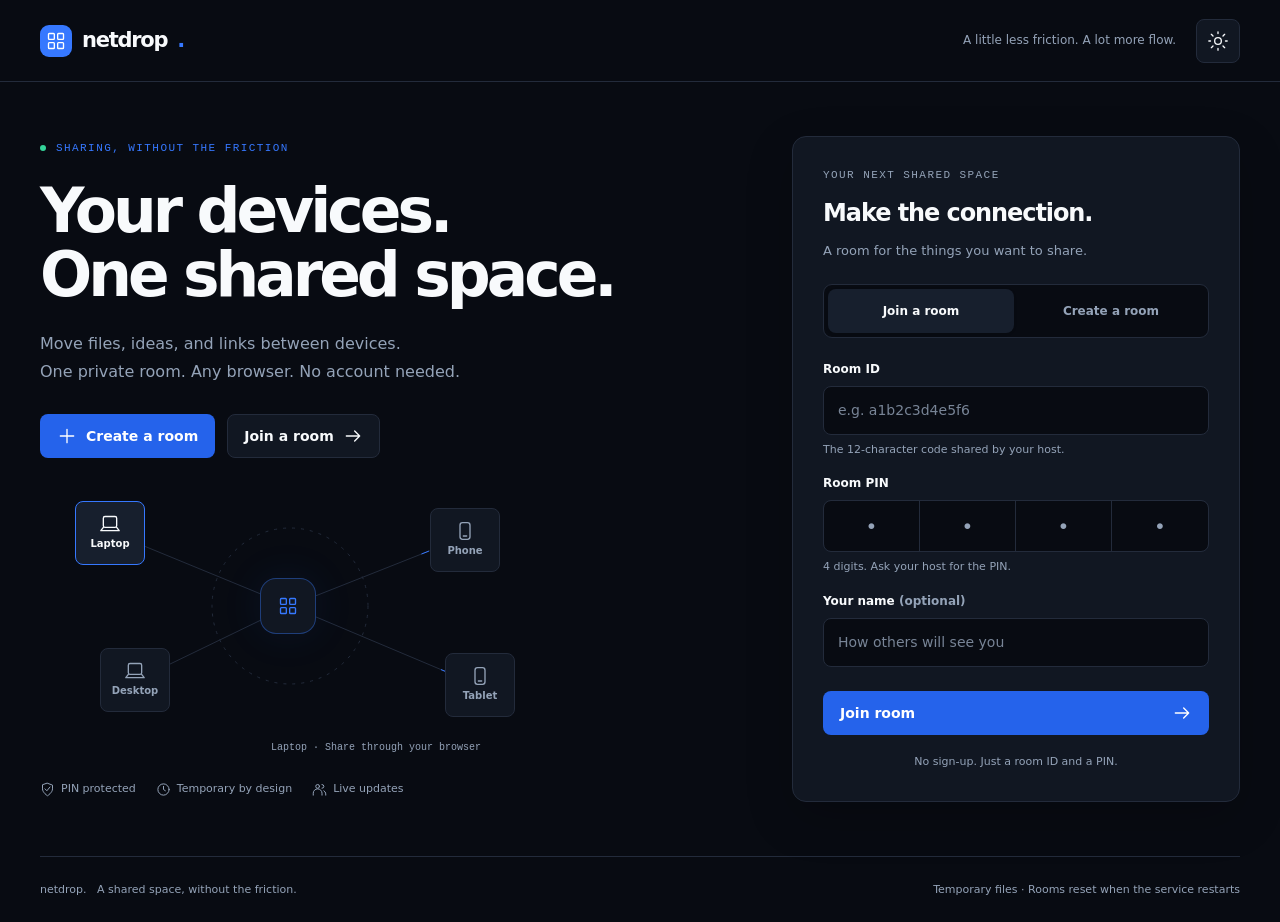
==== static/index.html @ e7aa990c "feat: add premium CSS styles and UI enhancements - Introduced a new `premium.css` file for improved " ====
<!doctype html>
<html lang="en" data-theme="dark">
<head>
<meta charset="utf-8"><meta name="viewport" content="width=device-width, initial-scale=1">
<meta name="theme-color" content="#080B12"><meta name="description" content="Your devices. One shared space. Share files, notes and links in private, temporary NetDrop rooms.">
<title>NetDrop — Your shared space</title>
<link rel="icon" href="/static/favicon.svg" type="image/svg+xml">
<link rel="stylesheet" href="/static/premium.css?v=20261125-premium">
<script src="/static/ui.js?v=20261125-premium" defer></script>
<script src="/static/app.js?v=20261125-premium" defer></script>
</head>
<body>
<header class="site-nav"><a class="brand" href="/" aria-label="NetDrop home"><span class="brand-mark" data-icon="grid"></span>netdrop<span style="color:var(--accent)">.</span></a><div class="nav-actions"><span class="nav-note">A little less friction. A lot more flow.</span><button id="theme-toggle" class="icon-button" aria-label="Switch to light theme" data-icon="sun"></button></div></header>
<main>
<p id="status" role="status" aria-live="polite"></p>
<section id="auth-shell" class="auth-shell" aria-label="Connect to NetDrop">
<div class="hero"><p class="eyebrow">Sharing, without the friction</p><h1>Your devices.<br>One shared space.</h1><p class="hero-copy">Move files, ideas, and links between devices.<br>One private room. Any browser. No account needed.</p><div class="hero-actions"><button data-room-action="create"><span data-icon="plus"></span>Create a room</button><button class="secondary" data-room-action="join">Join a room<span data-icon="arrow"></span></button></div>
<div class="network" aria-label="Illustration of devices sharing through a room">
<svg class="network-lines" viewBox="0 0 500 240" preserveAspectRatio="none" aria-hidden="true"><path d="M70 46 250 120 422 52M95 195 250 120 440 200"/><path class="signal" d="M70 46 250 120 422 52M95 195 250 120 440 200"/><circle cx="250" cy="120" r="78" stroke-dasharray="3 6"/></svg>
<div class="network-hub" data-icon="grid"></div>
<button class="network-device device-one" data-network-device="Laptop" aria-pressed="true"><span data-icon="laptop"></span>Laptop</button>
<button class="network-device device-two" data-network-device="Phone" aria-pressed="false"><span data-icon="phone"></span>Phone</button>
<button class="network-device device-three" data-network-device="Desktop" aria-pressed="false"><span data-icon="laptop"></span>Desktop</button>
<button class="network-device device-four" data-network-device="Tablet" aria-pressed="false"><span data-icon="phone"></span>Tablet</button>
</div><p id="network-caption">Laptop · Share through your browser</p>
<ul class="trust-list"><li><span data-icon="shield"></span>PIN protected</li><li><span data-icon="clock"></span>Temporary by design</li><li><span data-icon="users"></span>Live updates</li></ul></div>
<section id="lobby" class="entry-panel" aria-labelledby="entry-title"><p class="eyebrow">YOUR NEXT SHARED SPACE</p><h2 id="entry-title">Make the connection.</h2><p class="entry-intro">A room for the things you want to share.</p>
<div class="action-tabs" role="group" aria-label="Room action"><button id="action-join" type="button" aria-pressed="true">Join a room</button><button id="action-create" type="button" aria-pressed="false">Create a room</button></div>
<form id="join-form" novalidate>
<label for="room-id">Room ID</label><input id="room-id" required pattern="[a-fA-F0-9]{12}" autocomplete="off" autocapitalize="none" spellcheck="false" aria-describedby="room-id-help" placeholder="e.g. a1b2c3d4e5f6"><p id="room-id-help">The 12-character code shared by your host.</p>
<label for="join-pin">Room PIN</label><div class="pin-control"><input id="join-pin" class="pin-entry" type="password" inputmode="numeric" pattern="[0-9]{4}" minlength="4" maxlength="4" required autocomplete="off" aria-describedby="join-pin-help"><span class="pin-cells" aria-hidden="true"></span></div><p id="join-pin-help" class="field-hint">4 digits. Ask your host for the PIN.</p>
<label for="join-display-name">Your name <span style="color:var(--muted)">(optional)</span></label><input id="join-display-name" maxlength="40" autocomplete="nickname" placeholder="How others will see you">
<button class="primary-action" type="submit">Join room<span data-icon="arrow"></span></button></form>
<form id="create-form" hidden novalidate>
<label for="room-name">Room name</label><input id="room-name" required maxlength="60" placeholder="e.g. Design studio">
<label for="create-pin">Choose a PIN</label><div class="pin-control"><input id="create-pin" class="pin-entry" type="password" inputmode="numeric" pattern="[0-9]{4}" minlength="4" maxlength="4" required autocomplete="new-password" aria-describedby="create-pin-help"><span class="pin-cells" aria-hidden="true"></span></div><p id="create-pin-help" class="field-hint">4 digits. Share this separately from your invitation.</p>
<label for="create-display-name">Your name <span style="color:var(--muted)">(optional)</span></label><input id="create-display-name" maxlength="40" autocomplete="nickname" placeholder="How others will see you">
<button class="primary-action" type="submit">Create room<span data-icon="arrow"></span></button></form>
<p class="form-footer">No sign-up. Just a room ID and a PIN.</p><noscript>Enable JavaScript to create or join a room.</noscript></section>
</section>
<section id="room" hidden class="workspace">
<nav class="workspace-nav" aria-label="Workspace"><p class="eyebrow">WORKSPACE</p><a href="#shared-feed" class="selected"><span data-icon="grid"></span>Overview</a><a href="#upload-form"><span data-icon="upload"></span>Share files</a><a href="#content-form"><span data-icon="text"></span>Clipboard</a><button data-dialog="invite-dialog"><span data-icon="users"></span>Invitations</button><button data-dialog="alerts-dialog"><span data-icon="mail"></span>Email alerts</button><div class="sidebar-foot"><span data-icon="shield"></span><p>Private by invitation.<br>Temporary by design.</p></div></nav>
<div class="workspace-main">
<div class="room-heading workspace-header"><div><p class="eyebrow">SHARED SPACE <span id="mode-badge" class="badge"> / ONLINE</span></p><h2 id="active-name"></h2><div class="room-id-line">Room ID <strong id="active-id"></strong><button id="copy-room-id" type="button" aria-label="Copy room ID" data-icon="copy"></button></div></div><div class="workspace-header-actions"><button data-dialog="invite-dialog"><span data-icon="plus"></span>Invite people</button><button id="leave" class="secondary"><span data-icon="logout"></span>Leave</button></div></div>
<div class="grid">
<form id="upload-form" class="card share-card"><div class="card-title"><span class="feature-icon" data-icon="upload"></span><div><h2>Drop something here.</h2><p>Files for everyone in this room.</p></div></div>
<div id="drop-zone" class="drop-zone"><span data-icon="upload"></span><label for="file">Drag files here, or browse</label><p>Choose one file or a whole batch</p><input id="file" type="file" multiple required aria-describedby="upload-limit"></div><div id="upload-selection" class="upload-selection" aria-live="polite"></div><p id="upload-limit"></p><button id="upload-submit"><span data-icon="upload"></span>Upload files</button><ul id="upload-queue" aria-label="Upload queue"></ul></form>
<form id="content-form" class="card share-card"><div class="card-title"><span class="feature-icon" data-icon="text"></span><div><h2>From your clipboard.</h2><p>A thought, a snippet, or your next great link.</p></div></div><div class="editor-toolbar"><label for="content">Quick share</label><label class="sr-only" for="kind">Content type</label><select id="kind"><option value="text">Text note</option><option value="link">Web link</option></select></div><textarea id="content" required maxlength="10000" rows="5" placeholder="Paste a link or write something worth sharing…"></textarea><div class="editor-footer"><small id="character-count">0 / 10,000 · Ctrl/⌘ + Enter</small><button>Share<span data-icon="arrow"></span></button></div></form>
</div>
<section id="shared-feed" class="card feed"><div class="room-heading"><div><h2>In this space</h2><p id="live-status" role="status" aria-live="polite">Connecting to live updates…</p></div><button id="refresh" class="icon-button" aria-label="Refresh shared content" data-icon="refresh"></button></div><div class="feed-tools"><label><span class="sr-only">Search shared content</span><input id="feed-search" type="search" placeholder="Search files, notes, and links…"></label><label class="sr-only" for="feed-filter">Filter content type</label><select id="feed-filter"><option value="all">All items</option><option value="file">Files</option><option value="text">Notes</option><option value="link">Links</option></select></div><ul id="items" aria-label="Shared content"></ul><nav id="feed-pagination" class="feed-pagination" aria-label="Shared-content pages" hidden><button id="feed-prev" class="secondary" type="button">Previous</button><span id="feed-page" aria-live="polite"></span><button id="feed-next" class="secondary" type="button">Next</button></nav></section>
<section class="card members-card" aria-labelledby="members-heading"><div class="room-heading"><h2 id="members-heading">People in this space</h2><span id="member-count" role="status" aria-live="polite"></span></div><p>Names are chosen by participants. Presence reflects their live connection.</p><ul id="members" class="members-list" aria-label="Room members"></ul></section>
</div></section>
<footer id="app-footer"><span>netdrop. &nbsp; A shared space, without the friction.</span><span>Temporary files · Rooms reset when the service restarts</span></footer>
</main>
<dialog id="invite-dialog" aria-labelledby="invite-heading"><div class="dialog-heading"><h2 id="invite-heading">Bring people together.</h2><button class="icon-button" data-dismiss aria-label="Close invitations" data-icon="close"></button></div><p id="room-mode"></p><label for="invite-link">Invitation link</label><input id="invite-link" readonly><button id="copy-invite" type="button" class="secondary"><span data-icon="copy"></span>Copy invitation link</button><p id="invite-help" style="margin-top:12px">Share the PIN separately.</p><details id="qr-invite"><summary>Show invitation QR code</summary><img id="invite-qr" width="220" height="220" alt="Room invitation QR code"><p>Scan to open this room, then enter the PIN.</p></details>
<form id="email-invitation" hidden><h3>Email an invitation</h3><p>Send an expiring invitation link. Share the PIN separately.</p><label for="invite-email">Recipient email</label><input id="invite-email" type="email" maxlength="254" required autocomplete="off"><button type="submit"><span data-icon="mail"></span>Send invitation</button><p id="email-result" role="status" aria-live="polite"></p></form><hr style="border:0;border-top:1px solid var(--border);margin:24px 0"><button id="close-room" class="danger" hidden>Close room for everyone</button></dialog>
<dialog id="alerts-dialog" aria-labelledby="alerts-heading"><div class="dialog-heading"><h2 id="alerts-heading">Keep an eye on activity.</h2><button class="icon-button" data-dismiss aria-label="Close email settings" data-icon="close"></button></div><p>Optional email alerts for file uploads and downloads.</p><p class="disclosure">Each alert sends the filename and a copy of the file as an email attachment outside this room. Enable alerts only for an email address you control.</p><form id="upload-alerts"><label for="alert-email">Your email</label><input id="alert-email" type="email" maxlength="254" required autocomplete="email"><button type="submit">Enable file alerts</button><button id="disable-alerts" type="button" class="secondary">Disable alerts</button><p id="alert-result" role="status" aria-live="polite"></p></form></dialog>
</body></html>
---- static/premium.css ----
/* NetDrop design system. Local fonts keep the application independent of CDNs. */
:root{color-scheme:dark;--bg:#080b12;--surface:#111722;--raised:#171f2d;--accent:#3678ff;--accent-hover:#538cff;--success:#34d399;--text:#f8fafc;--muted:#94a3b8;--border:#232b3b;--danger:#fb7185;--mono:ui-monospace,SFMono-Regular,Consolas,monospace;--sans:Inter,ui-sans-serif,system-ui,-apple-system,BlinkMacSystemFont,'Segoe UI',sans-serif;--radius:12px;--space:8px;--shadow:0 16px 48px #0003;--ease:180ms ease; font:14px/1.6 var(--sans);background:var(--bg);color:var(--text)}
:root[data-theme=light]{color-scheme:light;--bg:#f5f7fb;--surface:#fff;--raised:#edf1f8;--text:#142037;--muted:#52617a;--border:#d5dce8;--success:#087c55;--danger:#b62c49;--shadow:0 16px 48px #1834610c}
*{box-sizing:border-box}body{margin:0;min-width:320px;background:var(--bg);transition:background var(--ease),color var(--ease)}button,input,textarea,select{font:inherit}button,a,input,textarea,select,summary{-webkit-tap-highlight-color:transparent}button,a{touch-action:manipulation}button{cursor:pointer;display:inline-flex;justify-content:center;align-items:center;gap:9px;min-height:44px;padding:10px 16px;background:var(--accent);color:white;border:1px solid transparent;border-radius:8px;font-weight:600;transition:background var(--ease),border-color var(--ease),transform var(--ease)}button:hover{background:var(--accent-hover)}button:active{transform:translateY(1px)}button:disabled{opacity:.45;cursor:default}.secondary,.icon-button{background:var(--surface);border-color:var(--border);color:var(--text)}.secondary:hover,.icon-button:hover{background:var(--raised);border-color:var(--muted)}.icon-button{width:44px;padding:10px}.danger{color:var(--danger);background:transparent;border:1px solid var(--border)}.danger:hover{background:var(--raised);border-color:var(--danger)}a{color:var(--accent);text-underline-offset:4px}p{color:var(--muted);margin:0 0 16px}h1,h2,h3{line-height:1.16;letter-spacing:-.045em;margin:0 0 14px;font-weight:650}h2{font-size:22px}h3{font-size:17px}ul{list-style:none;margin:0;padding:0}[hidden]{display:none!important}:focus-visible{outline:3px solid var(--accent);outline-offset:4px}.icon{width:20px;height:20px;stroke:currentColor;stroke-width:1.6;fill:none;stroke-linecap:round;stroke-linejoin:round;flex-shrink:0}[data-icon]{display:inline-flex;align-items:center}input,select,textarea{width:100%;min-width:0;background:var(--bg);color:var(--text);border:1px solid var(--border);border-radius:8px;padding:12px 14px;min-height:46px;transition:border-color var(--ease)}input:focus,textarea:focus,select:focus{border-color:var(--accent);outline:2px solid #3678ff25;outline-offset:0}input::placeholder,textarea::placeholder{color:var(--muted);opacity:.8}textarea{resize:vertical}label{display:block;margin:16px 0 7px;font-size:12px;font-weight:600;color:var(--text)}small,.field-hint,#room-id-help{font-size:11px;color:var(--muted)}.field-hint,#room-id-help{margin:6px 0 0}.eyebrow{font:11px/1.5 var(--mono);letter-spacing:.13em;text-transform:uppercase;color:var(--muted)}
.site-nav{height:82px;max-width:1320px;margin:auto;padding:0 40px;display:flex;align-items:center;justify-content:space-between;border-bottom:1px solid var(--border)}.brand{display:flex;align-items:center;gap:10px;font-size:21px;font-weight:750;letter-spacing:-.06em;color:var(--text);text-decoration:none}.brand-mark{width:32px;height:32px;display:grid;place-items:center;border-radius:9px;background:var(--accent);color:#fff}.nav-actions{display:flex;align-items:center;gap:20px}.nav-note{font-size:12px;color:var(--muted)}main{max-width:1320px;margin:auto;padding:0 40px}.auth-shell{display:grid;grid-template-columns:minmax(0,1.35fr) minmax(340px,.9fr);gap:80px;align-items:center;min-height:calc(100vh - 150px);padding:54px 0}.hero{min-width:0}.hero .eyebrow{color:var(--accent);display:flex;gap:10px;align-items:center}.hero .eyebrow:before{content:'';width:6px;height:6px;border-radius:50%;background:var(--success)}h1{font-size:clamp(42px,4.8vw,68px);letter-spacing:-.065em;line-height:1.04;margin:23px 0}.hero-copy{max-width:440px;font-size:16px;line-height:1.75}.hero-actions{display:flex;gap:12px;margin:28px 0}.network{position:relative;max-width:500px;height:240px;margin:25px 0 16px}.network-lines{position:absolute;width:100%;height:100%;inset:0;fill:none;stroke:var(--border);stroke-width:1}.network-lines .signal{stroke:var(--accent);stroke-dasharray:8 160;animation:signal 7s linear infinite}.network-hub{position:absolute;left:44%;top:38%;width:56px;height:56px;border:1px solid #3678ff66;border-radius:16px;background:var(--surface);display:grid;place-items:center;color:var(--accent);box-shadow:0 0 45px #3678ff15}.network-device{position:absolute;background:var(--surface);border:1px solid var(--border);color:var(--muted);width:70px;height:64px;display:flex;flex-direction:column;gap:2px;font-size:10px;padding:8px}.network-device:hover,.network-device[aria-pressed=true]{background:var(--raised);border-color:var(--accent);color:var(--text)}.device-one{left:7%;top:6%}.device-two{right:8%;top:9%}.device-three{left:12%;bottom:6%}.device-four{right:5%;bottom:4%}#network-caption{font:10px var(--mono);text-align:center;margin:0;color:var(--muted)}.trust-list{display:flex;flex-wrap:wrap;gap:20px;margin-top:27px;color:var(--muted);font-size:11px}.trust-list li{display:flex;align-items:center;gap:6px}.trust-list .icon{width:15px;height:15px}.entry-panel{border:1px solid var(--border);border-radius:14px;padding:30px;background:var(--surface);box-shadow:var(--shadow)}.entry-panel h2{font-size:24px}.entry-intro{font-size:13px}.action-tabs{display:grid;grid-template-columns:1fr 1fr;gap:4px;padding:4px;background:var(--bg);border:1px solid var(--border);border-radius:9px;margin:22px 0}.action-tabs button{background:transparent;color:var(--muted);border:0;padding:9px;font-size:12px}.action-tabs button[aria-pressed=true]{background:var(--raised);color:var(--text);box-shadow:0 1px 3px #0002}.primary-action{width:100%;margin-top:24px;justify-content:space-between}.form-footer{font-size:11px;margin:18px 0 0;text-align:center}.pin-control{position:relative}.pin-entry{position:relative;z-index:1;height:52px;color:transparent;caret-color:transparent;background:transparent}.pin-entry:hover,.pin-entry:focus{background:transparent}.pin-entry::placeholder,.pin-entry::selection{color:transparent;background:transparent}.pin-cells{position:absolute;inset:1px;display:grid;grid-template-columns:repeat(4,1fr);pointer-events:none;border-radius:7px;overflow:hidden}.pin-cell{display:grid;place-items:center;border-right:1px solid var(--border);background:var(--bg);color:var(--muted);font-size:20px}.pin-cell:last-child{border:0}.pin-cell.filled{color:var(--text)}.pin-entry:focus+.pin-cells .active{box-shadow:inset 0 -2px var(--accent);background:var(--raised)}#join-form,#create-form{animation:enter .2s ease}.connection-caption{display:none}
#status{position:fixed;bottom:24px;left:50%;transform:translateX(-50%);z-index:100;width:max-content;max-width:calc(100% - 32px);background:var(--raised);border:1px solid var(--border);border-left:3px solid var(--success);color:var(--text);border-radius:8px;padding:13px 20px;box-shadow:var(--shadow);font-size:13px;pointer-events:none}#status:empty{display:none}#status.error{border-left-color:var(--danger)}#app-footer{padding:24px 0;border-top:1px solid var(--border);display:flex;justify-content:space-between;gap:15px;font-size:11px;color:var(--muted)}
.in-room main{max-width:1440px}.in-room .site-nav{max-width:1440px}.workspace{display:grid;grid-template-columns:185px minmax(0,1fr);gap:32px;padding:30px 0 48px}.workspace-nav{display:flex;flex-direction:column;gap:5px;border-right:1px solid var(--border);padding-right:20px}.workspace-nav .eyebrow{padding:12px 10px}.workspace-nav button,.workspace-nav a{display:flex;justify-content:flex-start;align-items:center;gap:10px;padding:12px 10px;background:transparent;color:var(--muted);font-size:13px;font-weight:500;text-decoration:none;border-radius:8px}.workspace-nav a:hover,.workspace-nav button:hover{background:var(--raised);color:var(--text)}.workspace-nav .selected{background:#3678ff17;color:var(--accent)}.sidebar-foot{margin-top:auto;font-size:11px;padding:24px 10px;color:var(--muted)}.workspace-main{min-width:0}.room-heading{display:flex;align-items:center;justify-content:space-between;gap:12px}.workspace-header{margin:8px 0 26px;align-items:flex-start}.workspace-header h2{font-size:30px;overflow-wrap:anywhere}.workspace-header .eyebrow{margin-bottom:10px}.room-id-line{display:flex;align-items:center;gap:8px;color:var(--muted);font-size:12px}.room-id-line strong{font:12px var(--mono);color:var(--text)}.room-id-line button{min-height:28px;width:28px;padding:4px;border:0;background:transparent;color:var(--muted)}.room-id-line .icon{width:15px;height:15px}.workspace-header-actions{display:flex;gap:8px}.badge{color:var(--success);font:10px var(--mono)}.grid{display:grid;grid-template-columns:1.1fr 1fr;gap:18px}.card{background:var(--surface);border:1px solid var(--border);border-radius:var(--radius);padding:22px}.card-title{display:flex;gap:10px;align-items:flex-start;margin-bottom:20px}.card-title h2{font-size:16px;margin:0 0 4px;letter-spacing:-.02em}.card-title p{font-size:12px;margin:0}.feature-icon{color:var(--accent)}.drop-zone{position:relative;border:1px dashed #3678ff75;border-radius:9px;background:#3678ff06;min-height:168px;display:flex;flex-direction:column;align-items:center;justify-content:center;text-align:center;padding:24px;transition:background var(--ease),border-color var(--ease)}.drop-zone> .icon{width:30px;height:30px;color:var(--accent);margin-bottom:10px}.drop-zone strong{font-size:13px;font-weight:500}.drop-zone span{font-size:11px;color:var(--muted)}.drop-zone input{position:absolute;inset:0;opacity:0;width:100%;height:100%;cursor:pointer}.drop-zone:focus-within,.drop-zone.dragging{outline:2px solid var(--accent);background:#3678ff15}.drop-zone label{margin:0}.drop-zone p{margin:5px 0 0;font-size:11px}.upload-selection{display:flex;gap:8px;overflow:auto;margin-top:10px}.upload-selection img{width:48px;height:48px;object-fit:cover;border-radius:6px}.upload-selection small{align-self:center}#upload-limit{font-size:11px;line-height:1.5;margin:12px 0}#upload-submit{width:100%}.editor-toolbar{display:flex;justify-content:space-between;gap:10px;align-items:center;margin-bottom:10px}.editor-toolbar label{margin:0;white-space:nowrap}.editor-toolbar select{width:auto;min-height:34px;padding:4px 10px;font-size:12px}#content{min-height:150px}.editor-footer{display:flex;align-items:center;justify-content:space-between;gap:10px;margin-top:14px}.editor-footer small{font:10px var(--mono)}.editor-footer button{font-size:12px}.feed{margin-top:24px}.feed h2{font-size:18px;margin-bottom:5px}#live-status{font-size:11px;margin:0;display:flex;align-items:center;gap:6px}#live-status:before{content:'';display:inline-block;width:6px;height:6px;background:var(--muted);border-radius:50%}#live-status[data-state=connected]:before{background:var(--success)}.feed-tools{display:flex;gap:10px;margin:22px 0 15px}.feed-tools input{flex:1}.feed-tools select{width:135px}.feed-tools label{margin:0;flex:1}.feed-item{display:flex;align-items:center;gap:14px;border-top:1px solid var(--border);padding:18px 0;animation:enter .2s ease}.feed-item-body{flex:1;min-width:0;overflow-wrap:anywhere}.feed-item-body>a,.feed-item-body>p{font-size:13px;font-weight:500;color:var(--text);margin:0;white-space:pre-wrap}.feed-item-body>p{max-height:200px;overflow:auto}.feed-item-body small{display:block;font-size:10px;margin-top:6px}.content-icon{display:grid;place-items:center;width:38px;height:42px;flex:0 0 38px;border:1px solid var(--border);border-radius:8px;color:var(--accent);background:var(--raised)}.feed-item button{padding:8px;font-size:11px;min-height:36px}.empty-feed{text-align:center;padding:44px 20px;color:var(--muted)}.empty-feed>.icon{width:32px;height:32px;margin-bottom:10px;color:var(--accent)}.empty-feed strong{display:block;font-size:14px;color:var(--text)}.empty-feed p{font-size:12px;margin:6px 0 0}.feed-pagination{display:flex;align-items:center;justify-content:space-between;gap:10px;border-top:1px solid var(--border);padding-top:16px;font-size:11px}.feed-pagination button{font-size:11px}.file-timer{position:relative;display:flex;align-items:center;justify-content:center;width:54px;height:54px;flex:0 0 54px;color:var(--accent)}.file-timer svg{position:absolute;inset:0;width:100%;height:100%;transform:rotate(-90deg)}.file-timer circle{fill:none;stroke-width:3}.timer-track{stroke:var(--border)}.timer-progress{stroke:currentColor;stroke-linecap:round;stroke-dasharray:107;transition:stroke-dashoffset 1s linear}.timer-value{font:10px var(--mono);margin-top:-5px}.timer-label{position:absolute;top:32px;font:8px var(--mono);color:var(--muted)}.file-timer.warning{color:#fbbf24}.file-timer.expired{color:var(--danger)}.members-card{margin-top:24px}.members-card h2{font-size:16px;margin:0}.members-card p{font-size:11px;margin:12px 0}#member-count{font-size:11px;color:var(--muted)}.members-list{display:flex;gap:10px;flex-wrap:wrap}.member{display:flex;align-items:center;gap:8px;background:var(--bg);border:1px solid var(--border);padding:9px 12px;border-radius:8px;max-width:100%;font-size:12px;animation:enter .2s ease}.member-name{overflow-wrap:anywhere}.avatar{display:grid;place-items:center;width:28px;height:28px;flex-shrink:0;border-radius:50%;background:#3678ff20;color:var(--accent);font-size:10px;font-weight:700}.presence-dot{width:6px;height:6px;flex-shrink:0;border-radius:50%;background:var(--muted)}.presence-dot.online{background:var(--success)}.member-state{font-size:10px;color:var(--muted)}.member button{min-height:30px;padding:4px 8px;font-size:10px}#upload-queue{max-height:260px;overflow:auto}#upload-queue li{padding:12px 0;border-top:1px solid var(--border);font-size:11px}#upload-queue span{overflow-wrap:anywhere;display:block}#upload-queue progress{width:100%;height:5px;accent-color:var(--accent)}#upload-queue button{min-height:30px;padding:4px 8px;font-size:10px;margin:6px 6px 0 0}#upload-queue li[data-state=Shared]{color:var(--success);animation:complete .4s ease}
dialog{color:var(--text);background:var(--surface);border:1px solid var(--border);border-radius:14px;padding:28px;width:min(510px,calc(100% - 32px));max-height:85dvh;overflow:auto;box-shadow:var(--shadow)}dialog[open]{animation:enter .18s ease}dialog::backdrop{background:#02050bb8}.dialog-heading{display:flex;justify-content:space-between;gap:15px;align-items:center;margin-bottom:18px}.dialog-heading h2{font-size:22px;margin:0}.dialog-heading .icon-button{border:0}dialog p{font-size:12px}dialog form{margin-top:22px;padding-top:20px;border-top:1px solid var(--border)}dialog button{font-size:12px}dialog input+button{margin-top:12px}#qr-invite{margin:18px 0;font-size:12px}summary{cursor:pointer;min-height:44px;padding:12px 0;color:var(--text)}#invite-qr{display:block;width:190px;height:auto;background:#fff;border:10px solid #fff;border-radius:8px;margin:12px auto}#email-result,#alert-result{margin-top:12px}.disclosure{border-left:2px solid #fbbf24;padding:10px 13px;background:#fbbf2408}.skeleton{height:70px;margin:10px 0;border-radius:8px;background:var(--raised);animation:breathe 1s alternate infinite}.sr-only{position:absolute;width:1px;height:1px;padding:0;margin:-1px;overflow:hidden;clip:rect(0,0,0,0);white-space:nowrap;border:0}
.download-action{display:grid;place-items:center;min-width:44px;min-height:44px;color:var(--muted);border-radius:7px}.download-action:hover{background:var(--raised);color:var(--accent)}
/* Accessible text-on-accent treatment; retain the brighter accent for details. */
button:not(.secondary):not(.icon-button):not(.danger):not(.network-device){--button-fill:#2563eb}
.hero-actions>button:first-child,.primary-action,#upload-submit,.editor-footer button,.workspace-header-actions>button:first-child,#email-invitation button,#upload-alerts button[type=submit]{background:var(--button-fill)}
.hero-actions>button:first-child:hover,.primary-action:hover,#upload-submit:hover,.editor-footer button:hover,.workspace-header-actions>button:first-child:hover,#email-invitation button:hover,#upload-alerts button[type=submit]:hover{background:#1d4ed8}
:root[data-theme=light] .hero .eyebrow,:root[data-theme=light] .workspace-nav .selected{color:#235edb}
.feed-item button{min-height:44px}.dialog-heading button{flex-shrink:0}
.member.departing{animation:depart .18s ease forwards!important;pointer-events:none}@keyframes depart{to{opacity:0;transform:translateY(4px)}}
@media(max-width:760px){.workspace-nav{display:grid;grid-template-columns:repeat(3,minmax(0,1fr));overflow:visible}.workspace-nav a,.workspace-nav button{font-size:11px;padding:8px 6px;gap:6px}.room-id-line button{width:44px;min-height:44px}.feed-tools{display:grid;grid-template-columns:minmax(0,1fr) 100px}.feed-tools select{width:100%}.feed-item{display:grid;grid-template-columns:32px minmax(0,1fr) 48px}.feed-item .content-icon{width:32px}.feed-item .file-timer{grid-column:3}.feed-item .download-action{grid-column:2;justify-self:end}.feed-item>button{justify-self:end}.entry-panel{scroll-margin-top:20px}}
@keyframes signal{to{stroke-dashoffset:-336}}@keyframes enter{from{opacity:0;transform:translateY(5px)}to{opacity:1;transform:translateY(0)}}@keyframes breathe{to{opacity:.45}}@keyframes complete{50%{background:#34d39912}}
@media(min-width:1600px){.auth-shell{gap:120px}}@media(max-width:1050px){.auth-shell{gap:35px;grid-template-columns:1fr 1fr}h1{font-size:48px}.workspace{grid-template-columns:150px minmax(0,1fr);gap:20px}.workspace-nav{padding-right:10px}.grid{grid-template-columns:1fr}.workspace-header{flex-wrap:wrap}.trust-list{gap:12px}.entry-panel{padding:24px}}
@media(max-width:760px){.site-nav{height:68px;padding:0 22px}main{padding:0 22px}.nav-note{display:none}.auth-shell{grid-template-columns:1fr;padding:36px 0;gap:36px}.hero-copy{max-width:none}.hero h1{font-size:clamp(42px,8vw,58px)}.network{height:190px;margin:auto;max-width:430px}.hero-actions{margin:24px 0}.trust-list{justify-content:flex-start}.entry-panel{width:100%;max-width:520px;margin:auto}.workspace{display:block;padding-top:16px}.workspace-nav{flex-direction:row;border:0;border-bottom:1px solid var(--border);padding:0 0 12px;gap:4px;overflow:auto;margin-bottom:22px}.workspace-nav .eyebrow,.sidebar-foot{display:none}.workspace-nav button,.workspace-nav a{white-space:nowrap;font-size:11px;padding:9px;min-height:44px}.workspace-nav .icon{width:16px;height:16px}.workspace-header h2{font-size:26px}.workspace-header-actions{width:100%}.card{padding:18px}.feed-item{gap:10px;flex-wrap:wrap}.feed-item-body{min-width:130px}.feed-item .file-timer{width:48px;height:48px;flex-basis:48px}.feed-item .timer-label{top:29px}.feed-tools{flex-wrap:wrap}.feed-tools select{width:110px}#app-footer{display:block;font-size:10px}#app-footer span{display:block;margin-bottom:6px}.editor-footer{flex-wrap:wrap}.member{flex-wrap:wrap}}
@media(prefers-reduced-motion:reduce){*,*::before,*::after{animation:none!important;transition:none!important;scroll-behavior:auto!important}}
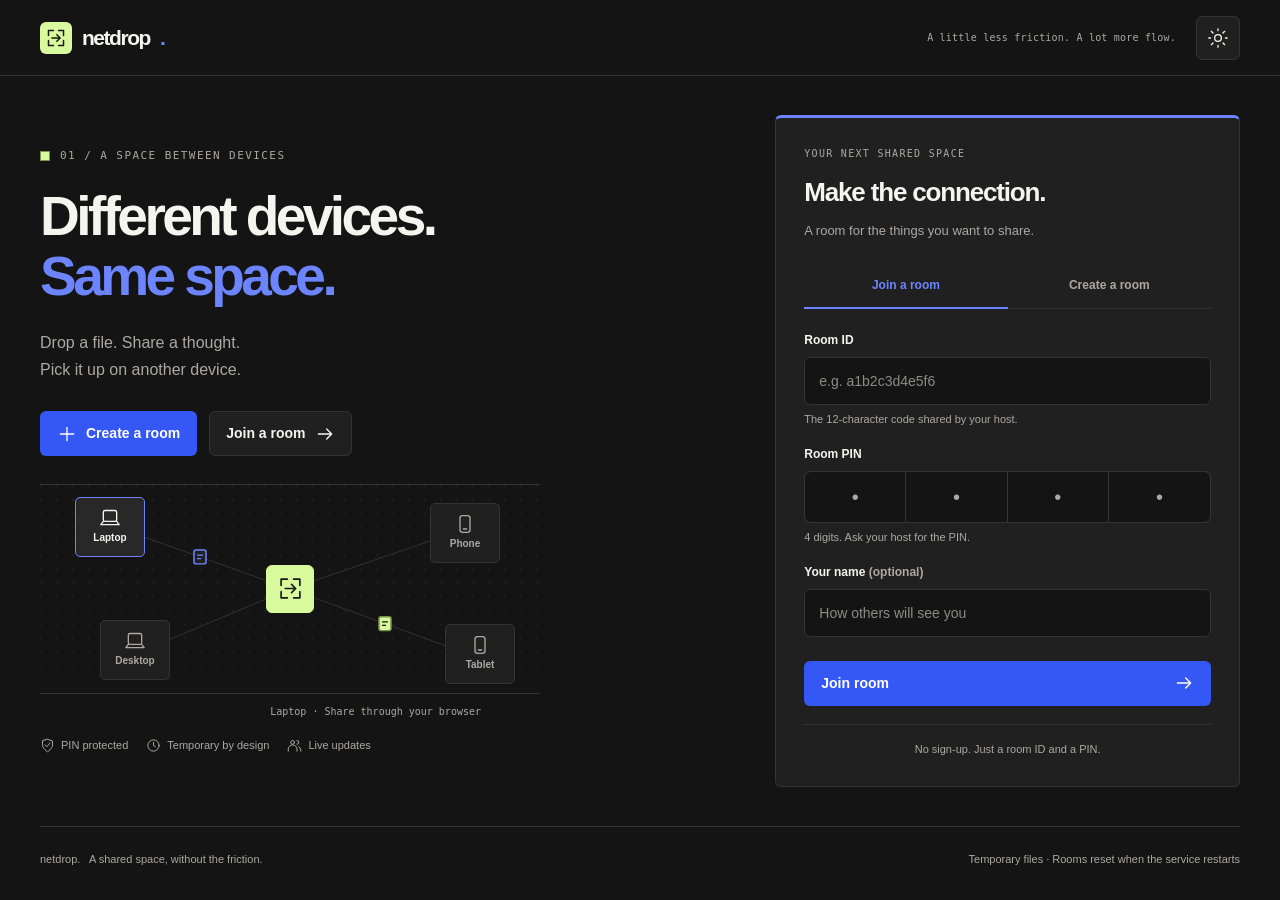
==== commit 26785747: "Add motion.css for improved styling and animations across the application - Introduced a new CSS fil" ====
--- a/static/index.html
+++ b/static/index.html
@@ -2,22 +2,23 @@
 <html lang="en" data-theme="dark">
 <head>
 <meta charset="utf-8"><meta name="viewport" content="width=device-width, initial-scale=1">
-<meta name="theme-color" content="#080B12"><meta name="description" content="Your devices. One shared space. Share files, notes and links in private, temporary NetDrop rooms.">
+<meta name="theme-color" content="#141414"><meta name="description" content="Your devices. One shared space. Share files, notes and links in private, temporary NetDrop rooms.">
 <title>NetDrop — Your shared space</title>
 <link rel="icon" href="/static/favicon.svg" type="image/svg+xml">
-<link rel="stylesheet" href="/static/premium.css?v=20261125-premium">
-<script src="/static/ui.js?v=20261125-premium" defer></script>
-<script src="/static/app.js?v=20261125-premium" defer></script>
+<link rel="stylesheet" href="/static/premium.css?v=20261125-creative">
+<link rel="stylesheet" href="/static/motion.css?v=20261125-creative">
+<script src="/static/ui.js?v=20261125-creative" defer></script>
+<script src="/static/app.js?v=20261125-creative" defer></script>
 </head>
 <body>
-<header class="site-nav"><a class="brand" href="/" aria-label="NetDrop home"><span class="brand-mark" data-icon="grid"></span>netdrop<span style="color:var(--accent)">.</span></a><div class="nav-actions"><span class="nav-note">A little less friction. A lot more flow.</span><button id="theme-toggle" class="icon-button" aria-label="Switch to light theme" data-icon="sun"></button></div></header>
+<header class="site-nav"><a class="brand" href="/" aria-label="NetDrop home"><span class="brand-mark" data-icon="space"></span>netdrop<span style="color:var(--accent)">.</span></a><div class="nav-actions"><span class="nav-note">A little less friction. A lot more flow.</span><button id="theme-toggle" class="icon-button" aria-label="Switch to light theme" data-icon="sun"></button></div></header>
 <main>
 <p id="status" role="status" aria-live="polite"></p>
 <section id="auth-shell" class="auth-shell" aria-label="Connect to NetDrop">
-<div class="hero"><p class="eyebrow">Sharing, without the friction</p><h1>Your devices.<br>One shared space.</h1><p class="hero-copy">Move files, ideas, and links between devices.<br>One private room. Any browser. No account needed.</p><div class="hero-actions"><button data-room-action="create"><span data-icon="plus"></span>Create a room</button><button class="secondary" data-room-action="join">Join a room<span data-icon="arrow"></span></button></div>
+<div class="hero"><p class="eyebrow">01 / A space between devices</p><h1>Different devices.<br><em>Same space.</em></h1><p class="hero-copy">Drop a file. Share a thought.<br>Pick it up on another device.</p><div class="hero-actions"><button data-room-action="create"><span data-icon="plus"></span>Create a room</button><button class="secondary" data-room-action="join">Join a room<span data-icon="arrow"></span></button></div>
 <div class="network" aria-label="Illustration of devices sharing through a room">
-<svg class="network-lines" viewBox="0 0 500 240" preserveAspectRatio="none" aria-hidden="true"><path d="M70 46 250 120 422 52M95 195 250 120 440 200"/><path class="signal" d="M70 46 250 120 422 52M95 195 250 120 440 200"/><circle cx="250" cy="120" r="78" stroke-dasharray="3 6"/></svg>
-<div class="network-hub" data-icon="grid"></div>
+<svg class="network-lines" viewBox="0 0 500 240" preserveAspectRatio="none" aria-hidden="true"><defs><pattern id="device-grid" width="16" height="16" patternUnits="userSpaceOnUse"><circle cx="1" cy="1" r=".7" fill="currentColor" stroke="none"/></pattern></defs><rect width="500" height="240" fill="url(#device-grid)" stroke="none" opacity=".2"/><path d="M70 46 250 120 422 52M95 195 250 120 440 200"/><g class="signal packet"><rect x="-6" y="-8" width="12" height="16" rx="2"/><path d="M-3 -2h6m-6 4h4"/></g><g class="packet packet-two"><rect x="-6" y="-8" width="12" height="16" rx="2"/><path d="M-3 -2h6m-6 4h4"/></g></svg>
+<div class="network-hub" data-icon="space"></div>
 <button class="network-device device-one" data-network-device="Laptop" aria-pressed="true"><span data-icon="laptop"></span>Laptop</button>
 <button class="network-device device-two" data-network-device="Phone" aria-pressed="false"><span data-icon="phone"></span>Phone</button>
 <button class="network-device device-three" data-network-device="Desktop" aria-pressed="false"><span data-icon="laptop"></span>Desktop</button>
--- a/static/motion.css
+++ b/static/motion.css
@@ -0,0 +1,28 @@
+/* Creative minimalism: shared palette and motion tokens, no external assets. */
+:root{--bg:#141414;--surface:#202020;--raised:#282828;--text:#f5f5f0;--muted:#aaa9a2;--accent:#6c85ff;--accent-hover:#8196ff;--lime:#d9f99d;--success:#d9f99d;--border:#343434;--radius:6px;--shadow:0 12px 32px #00000014;--ease:200ms cubic-bezier(.2,.7,.2,1);--sans:'Avenir Next','Segoe UI',sans-serif}
+:root[data-theme=light]{--bg:#f7f7f2;--surface:#fff;--raised:#f0f0ea;--text:#191919;--muted:#666;--accent:#3457f5;--accent-hover:#2646d6;--lime:#d9f99d;--success:#45651b;--border:#e5e5df;--shadow:0 12px 32px #19191908}
+h1,h2,.brand{font-family:'Space Grotesk','Arial',sans-serif;font-weight:600}h1{font-size:clamp(38px,4.3vw,60px);letter-spacing:-.065em;line-height:1.08}h1 em{font-style:normal;color:var(--accent)}
+button,input,select,textarea,.brand-mark,.entry-panel,dialog,.drop-zone,.member,.content-icon{border-radius:6px}.brand-mark{background:var(--lime);color:#191919}.brand{letter-spacing:-.07em}.site-nav{height:76px}.nav-note{font:10px var(--mono);letter-spacing:.02em}.hero .eyebrow:before{border-radius:0;background:var(--lime);width:8px;height:8px;border:1px solid #78974a}.hero .eyebrow{color:var(--muted)!important}.hero-copy{font-size:16px;line-height:1.7}.auth-shell{gap:64px;padding:36px 0;grid-template-columns:minmax(0,1.3fr) minmax(340px,.9fr)}.entry-panel{padding:28px;border-top:3px solid var(--accent);box-shadow:none}.entry-panel h2{font-size:26px}.entry-panel .eyebrow{font-size:10px}.form-footer{border-top:1px solid var(--border);padding-top:16px}
+button{transition:background var(--ease),border-color var(--ease),color var(--ease),transform var(--ease)}button:active{transform:translateY(1px) scale(.98)}
+button:not(.secondary):not(.icon-button):not(.danger):not(.network-device){--button-fill:#3457f5}.hero-actions>button:first-child:hover,.primary-action:hover,#upload-submit:hover,.editor-footer button:hover,.workspace-header-actions>button:first-child:hover,#email-invitation button:hover,#upload-alerts button[type=submit]:hover{background:#2646d6}
+.action-tabs{position:relative;isolation:isolate;border:0;border-bottom:1px solid var(--border);border-radius:0;padding:0;gap:0;background:transparent}.action-tabs:before{content:'';position:absolute;z-index:-1;left:0;bottom:-1px;width:50%;height:2px;background:var(--accent);transition:transform 240ms ease}.action-tabs[data-action=create]:before{transform:translateX(100%)}.action-tabs button[aria-pressed=true]{background:transparent;color:var(--accent);box-shadow:none}.action-tabs button:hover{color:var(--text)}
+.network{height:210px;max-width:500px;border-block:1px solid var(--border);margin:28px 0 12px}.network-lines{color:var(--muted)}.network-hub{left:calc(50% - 24px);top:calc(50% - 24px);width:48px;height:48px;border-radius:6px;background:var(--lime);border-color:var(--lime);color:#191919;box-shadow:none}.network-device{border-radius:5px;height:60px}.network-lines .packet{stroke:var(--accent);stroke-width:1.5;stroke-dasharray:none;animation:packet-route 6s linear infinite}.packet rect{fill:var(--surface)}.network-lines .packet-two{animation-name:packet-route-two;animation-delay:-3s}.packet-two rect{fill:var(--lime);stroke:#77934c}.packet-two path{stroke:#191919}@keyframes packet-route{0%,10%{transform:translate(70px,46px);opacity:0}18%{opacity:1}50%{transform:translate(250px,120px)}82%{opacity:1}90%,100%{transform:translate(422px,52px);opacity:0}}@keyframes packet-route-two{0%,10%{transform:translate(440px,200px);opacity:0}18%{opacity:1}50%{transform:translate(250px,120px)}82%{opacity:1}90%,100%{transform:translate(95px,195px);opacity:0}}
+.hero>.eyebrow,.hero>h1,.hero-copy,.hero-actions,.entry-panel{animation:enter .4s both}.hero>h1{animation-delay:40ms}.hero-copy{animation-delay:80ms}.hero-actions{animation-delay:120ms}.entry-panel{animation-delay:100ms}.trust-list{margin-top:20px;gap:18px}
+.workspace{grid-template-columns:165px minmax(0,1fr);gap:30px}.workspace-nav .selected{background:var(--raised);border-left:2px solid var(--accent);border-radius:0;color:var(--accent)!important}.card{background:transparent;border:0;border-top:1px solid var(--border);border-radius:0;padding:22px 0}.grid{gap:28px}.feed{margin-top:22px}.members-card{margin-top:12px}.workspace-header h2{font-size:32px}.drop-zone{background:var(--surface);border-color:var(--muted)}.drop-zone.dragging{background:var(--raised);border-color:var(--accent);transform:translateY(-2px)}.drop-zone{transition:background var(--ease),transform var(--ease)}.content-icon{background:var(--surface);color:#a7b5d9}.content-icon:has(.icon){border-color:var(--border)}:root[data-theme=light] .content-icon{color:#536da0}.feed-item:has([aria-label="Copy note"]) .content-icon{color:#a99cbb}:root[data-theme=light] .feed-item:has([aria-label="Copy note"]) .content-icon{color:#79648d}.feed-item:has(a[target]) .content-icon{color:var(--success)}.avatar{background:var(--raised);color:var(--accent)}.member{background:transparent}.disclosure{border-color:var(--accent);background:var(--raised)}.file-timer.warning{color:#e0ae56}:root[data-theme=light] .file-timer.warning{color:#8b5c12}
+#upload-queue span .completion-check{display:inline-block;width:16px;height:16px;vertical-align:middle;margin-right:7px;color:var(--success)}.completion-check path{stroke-dasharray:24;stroke-dashoffset:0;animation:check-draw .35s ease}@keyframes check-draw{from{stroke-dashoffset:24}}#upload-queue li[data-state=Shared]{animation:enter .25s ease}progress::-webkit-progress-bar{background:var(--border);border-radius:3px}progress::-webkit-progress-value{background:var(--accent);transition:width 180ms linear}progress::-moz-progress-bar{background:var(--accent)}
+.entry-panel,.card,.network-device,dialog,input,textarea,select,.pin-cell,.content-icon{transition:background-color var(--ease),border-color var(--ease),color var(--ease)}dialog{border-radius:8px}dialog::backdrop{background:#14141499}#status{border-radius:5px}.feed-item{animation-duration:.28s}
+@media(max-width:1050px){.auth-shell{gap:30px;grid-template-columns:1fr 1fr}.hero h1{font-size:46px}.workspace{grid-template-columns:145px minmax(0,1fr)}}
+@media(max-width:760px){.auth-shell{grid-template-columns:1fr;gap:28px;padding:28px 0}.hero h1{font-size:clamp(37px,7.5vw,52px);margin:16px 0}.hero-copy{font-size:14px}.hero-actions{margin:20px 0}.network{height:160px;margin:18px 0 10px}.network-device{width:60px;height:50px;font-size:9px}.network-hub{width:38px;height:38px;left:calc(50% - 19px);top:calc(50% - 19px)}.trust-list{gap:12px;font-size:10px}.entry-panel{padding:22px}.workspace{display:block}.workspace-nav{display:grid;grid-template-columns:repeat(3,minmax(0,1fr));overflow:visible}.workspace-nav a,.workspace-nav button{padding:8px 5px;gap:5px}.card{padding:20px 0}.grid{gap:12px}.feed-tools select{width:100%}}
+/* Compact composition and stable reduced-motion illustration. */
+.packet{transform:translate(160px,83px)}.packet-two{transform:translate(345px,160px)}
+.network #device-grid circle{fill:var(--muted)}
+.copy-confirmed{color:var(--success)!important;background:var(--raised)!important}
+.content-icon.text{color:#b1a2c4}.content-icon.link{color:#9fb8a9}
+:root[data-theme=light] .content-icon.text{color:#79648d}:root[data-theme=light] .content-icon.link{color:#4b7463}
+.feed-item{padding:14px 0}.feed{margin-top:8px}.members-card{margin-top:6px}
+#upload-queue li[data-state=Shared] progress{height:2px;opacity:.45}
+.brand-mark .icon{stroke-width:1.8}.network-hub .icon{width:25px;height:25px}
+input:focus,textarea:focus,select:focus{outline-color:color-mix(in srgb,var(--accent) 20%,transparent)}
+.feed-item-body small{font-size:11px}.file-timer .timer-value{font-size:10.5px}
+@media(max-width:760px){.network{height:125px}.network-device{height:43px;width:55px;padding:4px}.network-device .icon{width:17px;height:17px}.hero .eyebrow{font-size:10px}.hero-actions{gap:8px}.hero-actions button{font-size:12px}.trust-list{margin-top:12px}.entry-panel h2{font-size:24px}.auth-shell{gap:22px}}
+@media(prefers-reduced-motion:reduce){*,*::before,*::after{animation:none!important;transition:none!important;scroll-behavior:auto!important}.packet{transform:translate(160px,83px)}.packet-two{transform:translate(345px,160px)}}
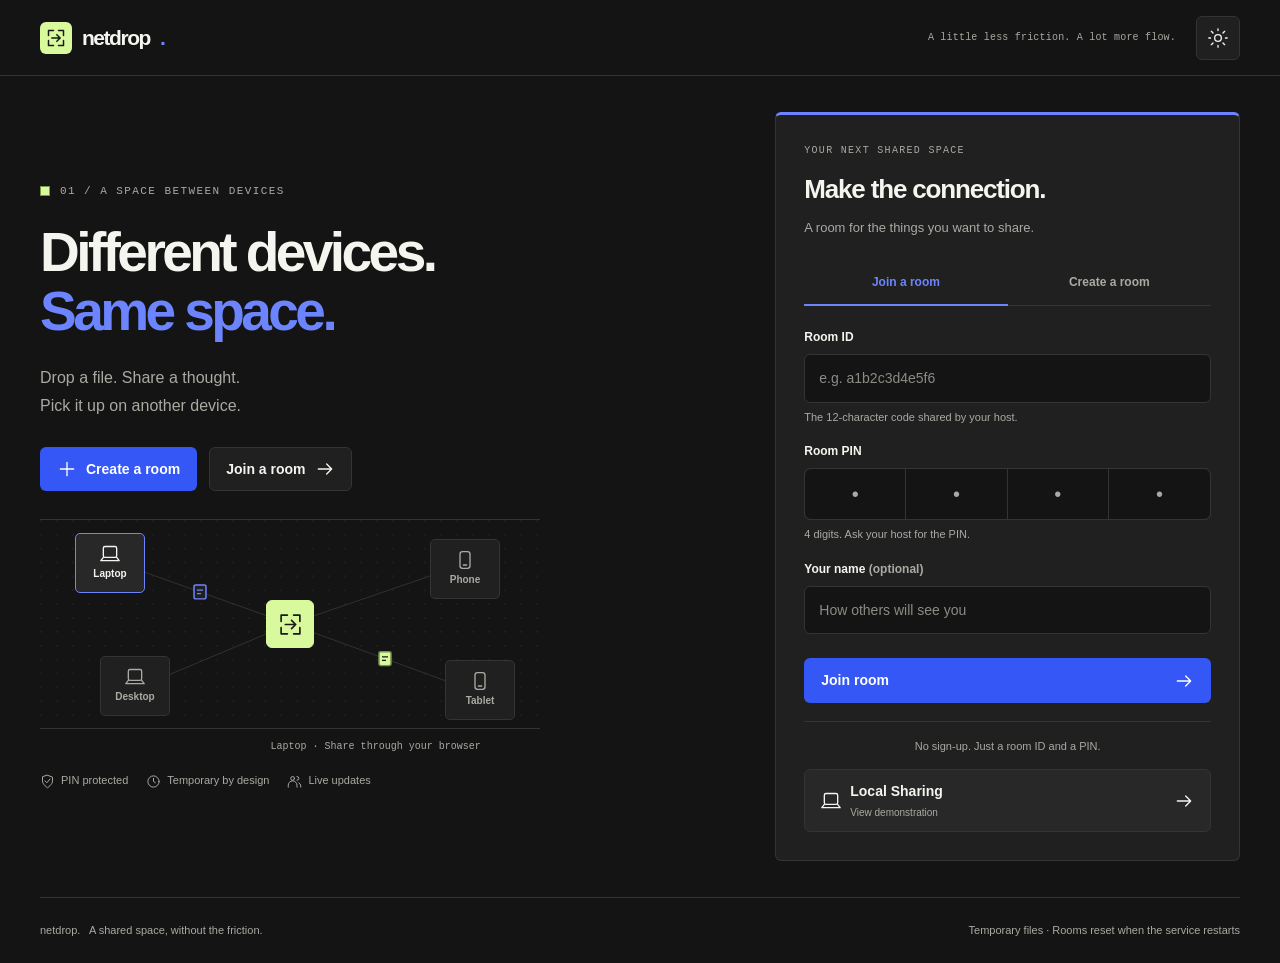
==== commit 58025d8e: "feat: Implement local sharing demo with UI enhancements and event handling" ====
--- a/static/index.html
+++ b/static/index.html
@@ -25,7 +25,7 @@
 <button class="network-device device-four" data-network-device="Tablet" aria-pressed="false"><span data-icon="phone"></span>Tablet</button>
 </div><p id="network-caption">Laptop · Share through your browser</p>
 <ul class="trust-list"><li><span data-icon="shield"></span>PIN protected</li><li><span data-icon="clock"></span>Temporary by design</li><li><span data-icon="users"></span>Live updates</li></ul></div>
-<section id="lobby" class="entry-panel" aria-labelledby="entry-title"><p class="eyebrow">YOUR NEXT SHARED SPACE</p><h2 id="entry-title">Make the connection.</h2><p class="entry-intro">A room for the things you want to share.</p>
+<section id="lobby" class="entry-panel" aria-labelledby="entry-title"><div id="online-lobby"><p class="eyebrow">YOUR NEXT SHARED SPACE</p><h2 id="entry-title">Make the connection.</h2><p class="entry-intro">A room for the things you want to share.</p>
 <div class="action-tabs" role="group" aria-label="Room action"><button id="action-join" type="button" aria-pressed="true">Join a room</button><button id="action-create" type="button" aria-pressed="false">Create a room</button></div>
 <form id="join-form" novalidate>
 <label for="room-id">Room ID</label><input id="room-id" required pattern="[a-fA-F0-9]{12}" autocomplete="off" autocapitalize="none" spellcheck="false" aria-describedby="room-id-help" placeholder="e.g. a1b2c3d4e5f6"><p id="room-id-help">The 12-character code shared by your host.</p>
@@ -37,7 +37,7 @@
 <label for="create-pin">Choose a PIN</label><div class="pin-control"><input id="create-pin" class="pin-entry" type="password" inputmode="numeric" pattern="[0-9]{4}" minlength="4" maxlength="4" required autocomplete="new-password" aria-describedby="create-pin-help"><span class="pin-cells" aria-hidden="true"></span></div><p id="create-pin-help" class="field-hint">4 digits. Share this separately from your invitation.</p>
 <label for="create-display-name">Your name <span style="color:var(--muted)">(optional)</span></label><input id="create-display-name" maxlength="40" autocomplete="nickname" placeholder="How others will see you">
 <button class="primary-action" type="submit">Create room<span data-icon="arrow"></span></button></form>
-<p class="form-footer">No sign-up. Just a room ID and a PIN.</p><noscript>Enable JavaScript to create or join a room.</noscript></section>
+<p class="form-footer">No sign-up. Just a room ID and a PIN.</p><button id="local-sharing-link" class="local-sharing-link" type="button"><span data-icon="laptop"></span><span><strong>Local Sharing</strong><small>View demonstration</small></span><span data-icon="arrow"></span></button></div><section id="local-sharing-demo" class="local-sharing-demo" hidden aria-labelledby="local-sharing-title"><p class="eyebrow">LOCAL SHARING / DEMONSTRATION</p><h2 id="local-sharing-title">Local Sharing</h2><p>This is a clickable demonstration placeholder for the former Local Sharing experience.</p><div class="demo-notice"><span data-icon="shield"></span><div><strong>Backend not connected</strong><p>Creating rooms, device discovery, and file transfers are unavailable in this demo.</p></div></div><div class="demo-device-row" aria-label="Demonstration devices"><span data-icon="laptop"></span><span></span><span data-icon="phone"></span></div><button id="back-to-online" class="secondary" type="button"><span data-icon="arrow"></span>Back to online sharing</button></section><noscript>Enable JavaScript to create or join a room.</noscript></section>
 </section>
 <section id="room" hidden class="workspace">
 <nav class="workspace-nav" aria-label="Workspace"><p class="eyebrow">WORKSPACE</p><a href="#shared-feed" class="selected"><span data-icon="grid"></span>Overview</a><a href="#upload-form"><span data-icon="upload"></span>Share files</a><a href="#content-form"><span data-icon="text"></span>Clipboard</a><button data-dialog="invite-dialog"><span data-icon="users"></span>Invitations</button><button data-dialog="alerts-dialog"><span data-icon="mail"></span>Email alerts</button><div class="sidebar-foot"><span data-icon="shield"></span><p>Private by invitation.<br>Temporary by design.</p></div></nav>
--- a/static/premium.css
+++ b/static/premium.css
@@ -19,3 +19,4 @@
 @media(min-width:1600px){.auth-shell{gap:120px}}@media(max-width:1050px){.auth-shell{gap:35px;grid-template-columns:1fr 1fr}h1{font-size:48px}.workspace{grid-template-columns:150px minmax(0,1fr);gap:20px}.workspace-nav{padding-right:10px}.grid{grid-template-columns:1fr}.workspace-header{flex-wrap:wrap}.trust-list{gap:12px}.entry-panel{padding:24px}}
 @media(max-width:760px){.site-nav{height:68px;padding:0 22px}main{padding:0 22px}.nav-note{display:none}.auth-shell{grid-template-columns:1fr;padding:36px 0;gap:36px}.hero-copy{max-width:none}.hero h1{font-size:clamp(42px,8vw,58px)}.network{height:190px;margin:auto;max-width:430px}.hero-actions{margin:24px 0}.trust-list{justify-content:flex-start}.entry-panel{width:100%;max-width:520px;margin:auto}.workspace{display:block;padding-top:16px}.workspace-nav{flex-direction:row;border:0;border-bottom:1px solid var(--border);padding:0 0 12px;gap:4px;overflow:auto;margin-bottom:22px}.workspace-nav .eyebrow,.sidebar-foot{display:none}.workspace-nav button,.workspace-nav a{white-space:nowrap;font-size:11px;padding:9px;min-height:44px}.workspace-nav .icon{width:16px;height:16px}.workspace-header h2{font-size:26px}.workspace-header-actions{width:100%}.card{padding:18px}.feed-item{gap:10px;flex-wrap:wrap}.feed-item-body{min-width:130px}.feed-item .file-timer{width:48px;height:48px;flex-basis:48px}.feed-item .timer-label{top:29px}.feed-tools{flex-wrap:wrap}.feed-tools select{width:110px}#app-footer{display:block;font-size:10px}#app-footer span{display:block;margin-bottom:6px}.editor-footer{flex-wrap:wrap}.member{flex-wrap:wrap}}
 @media(prefers-reduced-motion:reduce){*,*::before,*::after{animation:none!important;transition:none!important;scroll-behavior:auto!important}}
+.local-sharing-link{width:100%;justify-content:flex-start;margin-top:14px;background:var(--raised);border-color:var(--border);color:var(--text);text-align:left}.local-sharing-link:hover{background:var(--bg);border-color:var(--accent)}.local-sharing-link>span:nth-child(2){display:grid;gap:2px;flex:1}.local-sharing-link small{color:var(--muted);font-size:10px;font-weight:400}.local-sharing-demo{animation:enter .2s ease}.local-sharing-demo>p{font-size:13px}.demo-notice{display:flex;gap:12px;margin:22px 0;padding:14px;border:1px solid #f59e0b66;border-radius:9px;background:#f59e0b10}.demo-notice>span{color:#d97706}.demo-notice strong{font-size:13px}.demo-notice p{margin:4px 0 0;font-size:11px}.demo-device-row{display:flex;align-items:center;justify-content:center;gap:12px;margin:30px 0;color:var(--accent)}.demo-device-row>span:nth-child(2){width:74px;height:1px;background:var(--accent);opacity:.5}
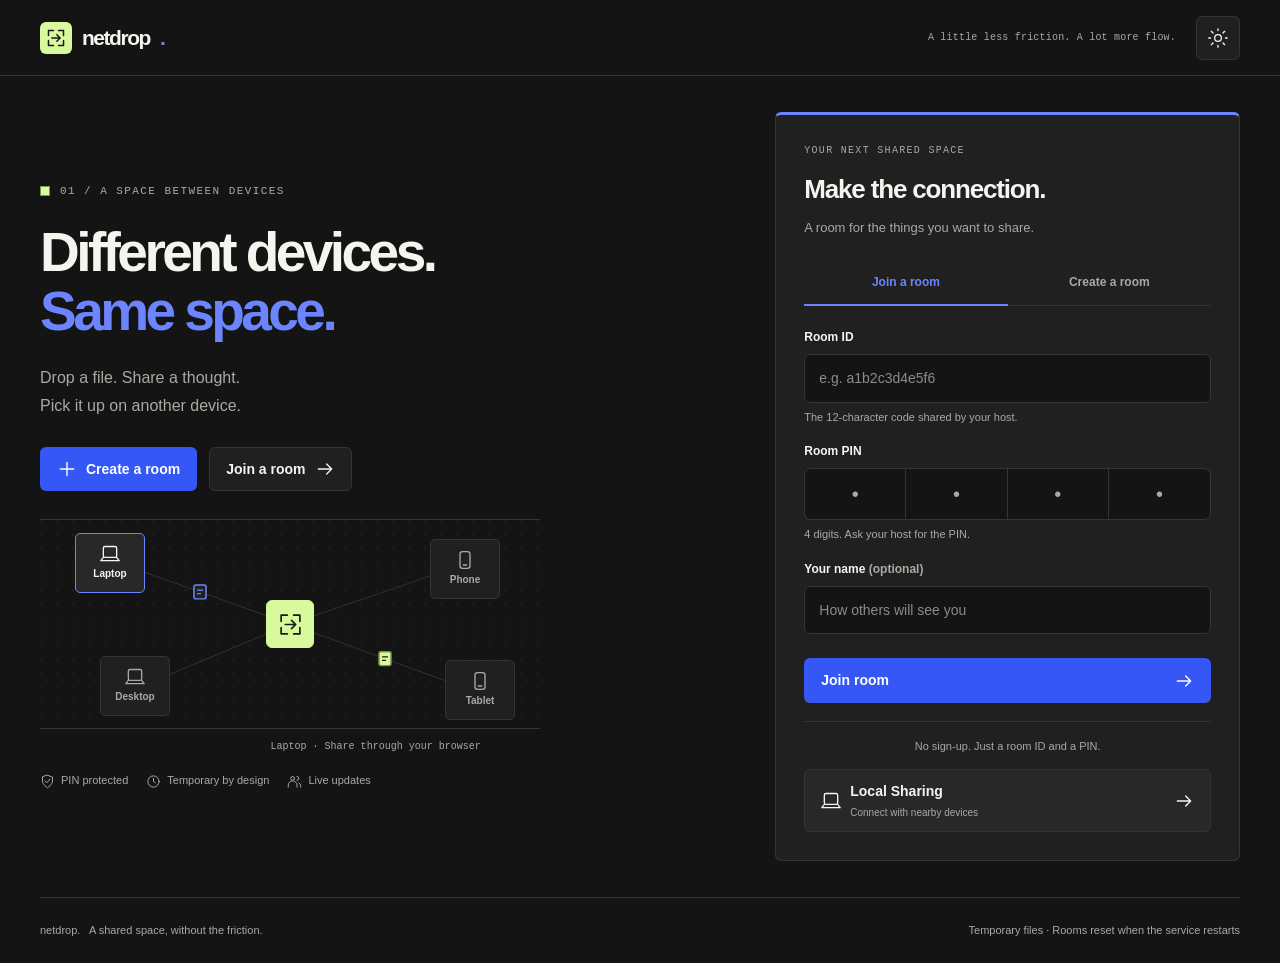
==== commit 18c38a79: "feat: Refactor local sharing functionality and integrate new UI components" ====
--- a/static/index.html
+++ b/static/index.html
@@ -7,8 +7,10 @@
 <link rel="icon" href="/static/favicon.svg" type="image/svg+xml">
 <link rel="stylesheet" href="/static/premium.css?v=20261125-creative">
 <link rel="stylesheet" href="/static/motion.css?v=20261125-creative">
+<link rel="stylesheet" href="/static/local-demo.css?v=20261125-interactive">
 <script src="/static/ui.js?v=20261125-creative" defer></script>
 <script src="/static/app.js?v=20261125-creative" defer></script>
+<script src="/static/local-sharing.js?v=20261125-ui" defer></script>
 </head>
 <body>
 <header class="site-nav"><a class="brand" href="/" aria-label="NetDrop home"><span class="brand-mark" data-icon="space"></span>netdrop<span style="color:var(--accent)">.</span></a><div class="nav-actions"><span class="nav-note">A little less friction. A lot more flow.</span><button id="theme-toggle" class="icon-button" aria-label="Switch to light theme" data-icon="sun"></button></div></header>
@@ -37,7 +39,7 @@
 <label for="create-pin">Choose a PIN</label><div class="pin-control"><input id="create-pin" class="pin-entry" type="password" inputmode="numeric" pattern="[0-9]{4}" minlength="4" maxlength="4" required autocomplete="new-password" aria-describedby="create-pin-help"><span class="pin-cells" aria-hidden="true"></span></div><p id="create-pin-help" class="field-hint">4 digits. Share this separately from your invitation.</p>
 <label for="create-display-name">Your name <span style="color:var(--muted)">(optional)</span></label><input id="create-display-name" maxlength="40" autocomplete="nickname" placeholder="How others will see you">
 <button class="primary-action" type="submit">Create room<span data-icon="arrow"></span></button></form>
-<p class="form-footer">No sign-up. Just a room ID and a PIN.</p><button id="local-sharing-link" class="local-sharing-link" type="button"><span data-icon="laptop"></span><span><strong>Local Sharing</strong><small>View demonstration</small></span><span data-icon="arrow"></span></button></div><section id="local-sharing-demo" class="local-sharing-demo" hidden aria-labelledby="local-sharing-title"><p class="eyebrow">LOCAL SHARING / DEMONSTRATION</p><h2 id="local-sharing-title">Local Sharing</h2><p>This is a clickable demonstration placeholder for the former Local Sharing experience.</p><div class="demo-notice"><span data-icon="shield"></span><div><strong>Backend not connected</strong><p>Creating rooms, device discovery, and file transfers are unavailable in this demo.</p></div></div><div class="demo-device-row" aria-label="Demonstration devices"><span data-icon="laptop"></span><span></span><span data-icon="phone"></span></div><button id="back-to-online" class="secondary" type="button"><span data-icon="arrow"></span>Back to online sharing</button></section><noscript>Enable JavaScript to create or join a room.</noscript></section>
+<p class="form-footer">No sign-up. Just a room ID and a PIN.</p><button id="local-sharing-link" class="local-sharing-link" type="button"><span data-icon="laptop"></span><span><strong>Local Sharing</strong><small>Connect with nearby devices</small></span><span data-icon="arrow"></span></button></div><section id="local-sharing" class="local-sharing-demo" hidden aria-label="Local Sharing"></section><noscript>Enable JavaScript to create or join a room.</noscript></section>
 </section>
 <section id="room" hidden class="workspace">
 <nav class="workspace-nav" aria-label="Workspace"><p class="eyebrow">WORKSPACE</p><a href="#shared-feed" class="selected"><span data-icon="grid"></span>Overview</a><a href="#upload-form"><span data-icon="upload"></span>Share files</a><a href="#content-form"><span data-icon="text"></span>Clipboard</a><button data-dialog="invite-dialog"><span data-icon="users"></span>Invitations</button><button data-dialog="alerts-dialog"><span data-icon="mail"></span>Email alerts</button><div class="sidebar-foot"><span data-icon="shield"></span><p>Private by invitation.<br>Temporary by design.</p></div></nav>
--- a/static/local-demo.css
+++ b/static/local-demo.css
@@ -0,0 +1,18 @@
+.local-demo-actions { display: grid; gap: 10px; margin: 24px 0; }
+.local-demo-actions button { justify-content: flex-start; min-height: 54px; }
+.local-demo-actions button > :last-child { margin-left: auto; }
+.demo-preview { display: flex; flex-wrap: wrap; align-items: center; gap: 12px; border: 1px solid var(--border); background: var(--bg); border-radius: 10px; padding: 16px; margin: 20px 0; font-size: 12px; }
+.demo-preview .badge { margin-left: auto; font-size: 9px; }
+.demo-preview .icon { color: var(--accent); }
+.demo-room-choice { display: flex; width: 100%; gap: 14px; padding: 18px; text-align: left; margin: 24px 0 12px; }
+.demo-room-choice > span:nth-child(2) { flex: 1; }
+.demo-room-choice small, .demo-item small { display: block; font-size: 10px; margin-top: 5px; color: var(--muted); }
+.demo-navigation { display: flex; flex-wrap: wrap; gap: 8px; padding-top: 18px; border-top: 1px solid var(--border); }
+.demo-navigation button { font-size: 11px; }
+.local-sharing-demo .demo-caption { margin: 24px 0 16px; color: var(--muted); font-size: 11px; line-height: 1.6; }
+.demo-item { display: flex; gap: 12px; align-items: center; padding: 14px 0; border-bottom: 1px solid var(--border); font-size: 12px; }
+.demo-item > span { flex: 1; min-width: 0; overflow-wrap: anywhere; white-space: pre-wrap; }
+.demo-item button { font-size: 11px; flex-shrink: 0; }
+#demo-feedback, #demo-scan-status { font-size: 12px; margin-top: 14px; color: var(--accent); }
+#demo-note-form { margin-bottom: 24px; }
+#demo-note-form button { margin-top: 10px; }
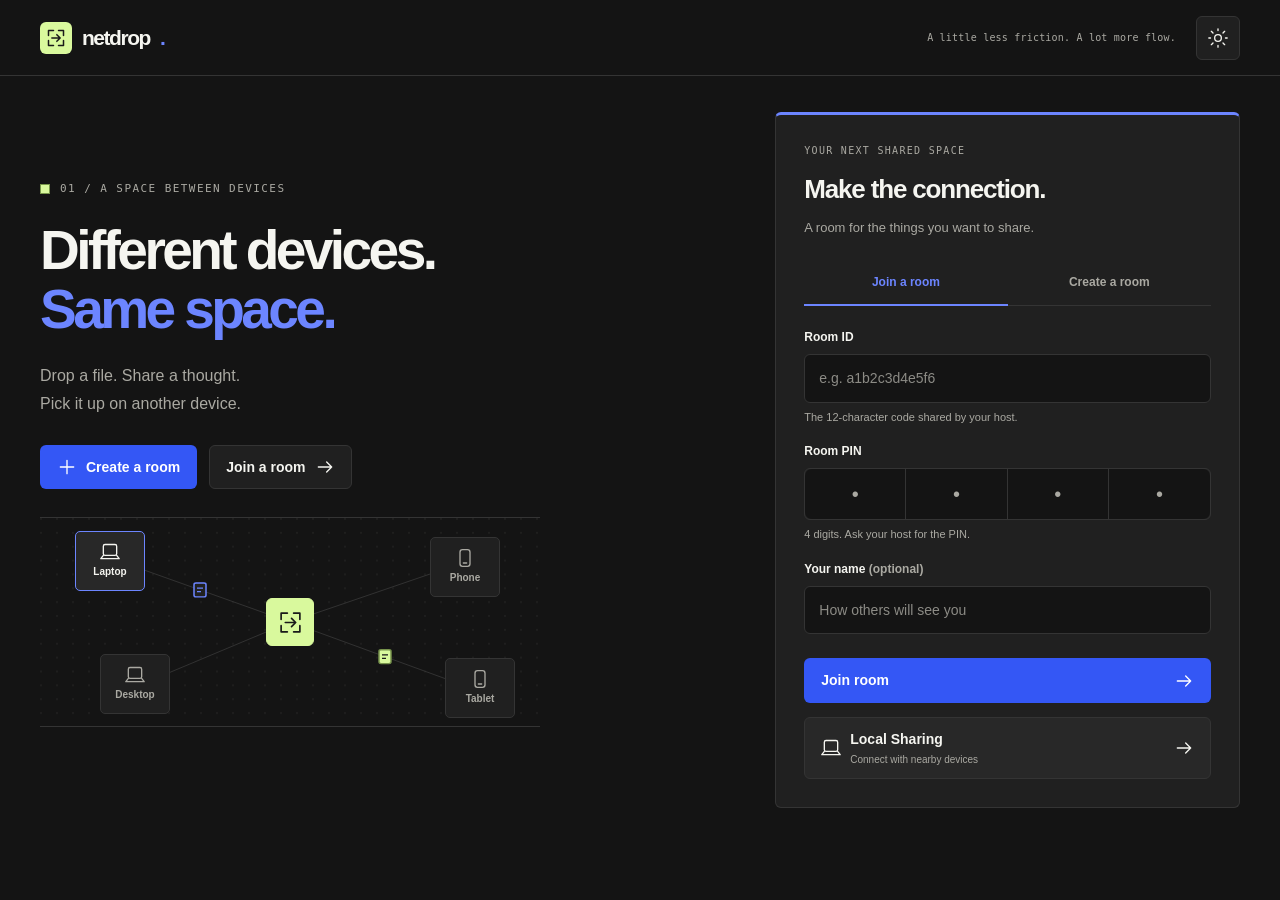
==== commit 5bdd68e4: "feat: update UI script version and clean up network device caption handling" ====
--- a/static/index.html
+++ b/static/index.html
@@ -2,15 +2,15 @@
 <html lang="en" data-theme="dark">
 <head>
 <meta charset="utf-8"><meta name="viewport" content="width=device-width, initial-scale=1">
-<meta name="theme-color" content="#141414"><meta name="description" content="Your devices. One shared space. Share files, notes and links in private, temporary NetDrop rooms.">
+<meta name="theme-color" content="#141414"><meta name="description" content="Share files, notes and links in private NetDrop rooms online or across your local network.">
 <title>NetDrop — Your shared space</title>
 <link rel="icon" href="/static/favicon.svg" type="image/svg+xml">
 <link rel="stylesheet" href="/static/premium.css?v=20261125-creative">
 <link rel="stylesheet" href="/static/motion.css?v=20261125-creative">
-<link rel="stylesheet" href="/static/local-demo.css?v=20261125-interactive">
-<script src="/static/ui.js?v=20261125-creative" defer></script>
-<script src="/static/app.js?v=20261125-creative" defer></script>
-<script src="/static/local-sharing.js?v=20261125-ui" defer></script>
+<link rel="stylesheet" href="/static/local-demo.css?v=20261126-local-download">
+<script src="/static/ui.js?v=20261127-copy-cleanup" defer></script>
+<script src="/static/app.js?v=20261126-local-mode" defer></script>
+<script src="/static/local-sharing.js?v=20261126-ubuntu-installer" defer></script>
 </head>
 <body>
 <header class="site-nav"><a class="brand" href="/" aria-label="NetDrop home"><span class="brand-mark" data-icon="space"></span>netdrop<span style="color:var(--accent)">.</span></a><div class="nav-actions"><span class="nav-note">A little less friction. A lot more flow.</span><button id="theme-toggle" class="icon-button" aria-label="Switch to light theme" data-icon="sun"></button></div></header>
@@ -25,8 +25,7 @@
 <button class="network-device device-two" data-network-device="Phone" aria-pressed="false"><span data-icon="phone"></span>Phone</button>
 <button class="network-device device-three" data-network-device="Desktop" aria-pressed="false"><span data-icon="laptop"></span>Desktop</button>
 <button class="network-device device-four" data-network-device="Tablet" aria-pressed="false"><span data-icon="phone"></span>Tablet</button>
-</div><p id="network-caption">Laptop · Share through your browser</p>
-<ul class="trust-list"><li><span data-icon="shield"></span>PIN protected</li><li><span data-icon="clock"></span>Temporary by design</li><li><span data-icon="users"></span>Live updates</li></ul></div>
+</div></div>
 <section id="lobby" class="entry-panel" aria-labelledby="entry-title"><div id="online-lobby"><p class="eyebrow">YOUR NEXT SHARED SPACE</p><h2 id="entry-title">Make the connection.</h2><p class="entry-intro">A room for the things you want to share.</p>
 <div class="action-tabs" role="group" aria-label="Room action"><button id="action-join" type="button" aria-pressed="true">Join a room</button><button id="action-create" type="button" aria-pressed="false">Create a room</button></div>
 <form id="join-form" novalidate>
@@ -39,10 +38,10 @@
 <label for="create-pin">Choose a PIN</label><div class="pin-control"><input id="create-pin" class="pin-entry" type="password" inputmode="numeric" pattern="[0-9]{4}" minlength="4" maxlength="4" required autocomplete="new-password" aria-describedby="create-pin-help"><span class="pin-cells" aria-hidden="true"></span></div><p id="create-pin-help" class="field-hint">4 digits. Share this separately from your invitation.</p>
 <label for="create-display-name">Your name <span style="color:var(--muted)">(optional)</span></label><input id="create-display-name" maxlength="40" autocomplete="nickname" placeholder="How others will see you">
 <button class="primary-action" type="submit">Create room<span data-icon="arrow"></span></button></form>
-<p class="form-footer">No sign-up. Just a room ID and a PIN.</p><button id="local-sharing-link" class="local-sharing-link" type="button"><span data-icon="laptop"></span><span><strong>Local Sharing</strong><small>Connect with nearby devices</small></span><span data-icon="arrow"></span></button></div><section id="local-sharing" class="local-sharing-demo" hidden aria-label="Local Sharing"></section><noscript>Enable JavaScript to create or join a room.</noscript></section>
+<button id="local-sharing-link" class="local-sharing-link" type="button"><span data-icon="laptop"></span><span><strong>Local Sharing</strong><small>Connect with nearby devices</small></span><span data-icon="arrow"></span></button></div><section id="local-sharing" class="local-sharing-demo" hidden aria-label="Local Sharing"></section><noscript>Enable JavaScript to create or join a room.</noscript></section>
 </section>
 <section id="room" hidden class="workspace">
-<nav class="workspace-nav" aria-label="Workspace"><p class="eyebrow">WORKSPACE</p><a href="#shared-feed" class="selected"><span data-icon="grid"></span>Overview</a><a href="#upload-form"><span data-icon="upload"></span>Share files</a><a href="#content-form"><span data-icon="text"></span>Clipboard</a><button data-dialog="invite-dialog"><span data-icon="users"></span>Invitations</button><button data-dialog="alerts-dialog"><span data-icon="mail"></span>Email alerts</button><div class="sidebar-foot"><span data-icon="shield"></span><p>Private by invitation.<br>Temporary by design.</p></div></nav>
+<nav class="workspace-nav" aria-label="Workspace"><p class="eyebrow">WORKSPACE</p><a href="#shared-feed" class="selected"><span data-icon="grid"></span>Overview</a><a href="#upload-form"><span data-icon="upload"></span>Share files</a><a href="#content-form"><span data-icon="text"></span>Clipboard</a><button data-dialog="invite-dialog"><span data-icon="users"></span>Invitations</button><button data-dialog="alerts-dialog"><span data-icon="mail"></span>Email alerts</button></nav>
 <div class="workspace-main">
 <div class="room-heading workspace-header"><div><p class="eyebrow">SHARED SPACE <span id="mode-badge" class="badge"> / ONLINE</span></p><h2 id="active-name"></h2><div class="room-id-line">Room ID <strong id="active-id"></strong><button id="copy-room-id" type="button" aria-label="Copy room ID" data-icon="copy"></button></div></div><div class="workspace-header-actions"><button data-dialog="invite-dialog"><span data-icon="plus"></span>Invite people</button><button id="leave" class="secondary"><span data-icon="logout"></span>Leave</button></div></div>
 <div class="grid">
@@ -53,7 +52,6 @@
 <section id="shared-feed" class="card feed"><div class="room-heading"><div><h2>In this space</h2><p id="live-status" role="status" aria-live="polite">Connecting to live updates…</p></div><button id="refresh" class="icon-button" aria-label="Refresh shared content" data-icon="refresh"></button></div><div class="feed-tools"><label><span class="sr-only">Search shared content</span><input id="feed-search" type="search" placeholder="Search files, notes, and links…"></label><label class="sr-only" for="feed-filter">Filter content type</label><select id="feed-filter"><option value="all">All items</option><option value="file">Files</option><option value="text">Notes</option><option value="link">Links</option></select></div><ul id="items" aria-label="Shared content"></ul><nav id="feed-pagination" class="feed-pagination" aria-label="Shared-content pages" hidden><button id="feed-prev" class="secondary" type="button">Previous</button><span id="feed-page" aria-live="polite"></span><button id="feed-next" class="secondary" type="button">Next</button></nav></section>
 <section class="card members-card" aria-labelledby="members-heading"><div class="room-heading"><h2 id="members-heading">People in this space</h2><span id="member-count" role="status" aria-live="polite"></span></div><p>Names are chosen by participants. Presence reflects their live connection.</p><ul id="members" class="members-list" aria-label="Room members"></ul></section>
 </div></section>
-<footer id="app-footer"><span>netdrop. &nbsp; A shared space, without the friction.</span><span>Temporary files · Rooms reset when the service restarts</span></footer>
 </main>
 <dialog id="invite-dialog" aria-labelledby="invite-heading"><div class="dialog-heading"><h2 id="invite-heading">Bring people together.</h2><button class="icon-button" data-dismiss aria-label="Close invitations" data-icon="close"></button></div><p id="room-mode"></p><label for="invite-link">Invitation link</label><input id="invite-link" readonly><button id="copy-invite" type="button" class="secondary"><span data-icon="copy"></span>Copy invitation link</button><p id="invite-help" style="margin-top:12px">Share the PIN separately.</p><details id="qr-invite"><summary>Show invitation QR code</summary><img id="invite-qr" width="220" height="220" alt="Room invitation QR code"><p>Scan to open this room, then enter the PIN.</p></details>
 <form id="email-invitation" hidden><h3>Email an invitation</h3><p>Send an expiring invitation link. Share the PIN separately.</p><label for="invite-email">Recipient email</label><input id="invite-email" type="email" maxlength="254" required autocomplete="off"><button type="submit"><span data-icon="mail"></span>Send invitation</button><p id="email-result" role="status" aria-live="polite"></p></form><hr style="border:0;border-top:1px solid var(--border);margin:24px 0"><button id="close-room" class="danger" hidden>Close room for everyone</button></dialog>
--- a/static/local-demo.css
+++ b/static/local-demo.css
@@ -10,6 +10,8 @@
 .demo-navigation { display: flex; flex-wrap: wrap; gap: 8px; padding-top: 18px; border-top: 1px solid var(--border); }
 .demo-navigation button { font-size: 11px; }
 .local-sharing-demo .demo-caption { margin: 24px 0 16px; color: var(--muted); font-size: 11px; line-height: 1.6; }
+.local-sharing-demo .local-download { display: flex; align-items: center; justify-content: center; min-height: 50px; padding: 12px 16px; border: 1px solid transparent; border-radius: 8px; background: var(--button-fill, var(--accent)); color: #fff; font-weight: 600; text-align: center; text-decoration: none; }
+.local-sharing-demo .local-download:hover { background: #1d4ed8; }
 .demo-item { display: flex; gap: 12px; align-items: center; padding: 14px 0; border-bottom: 1px solid var(--border); font-size: 12px; }
 .demo-item > span { flex: 1; min-width: 0; overflow-wrap: anywhere; white-space: pre-wrap; }
 .demo-item button { font-size: 11px; flex-shrink: 0; }
